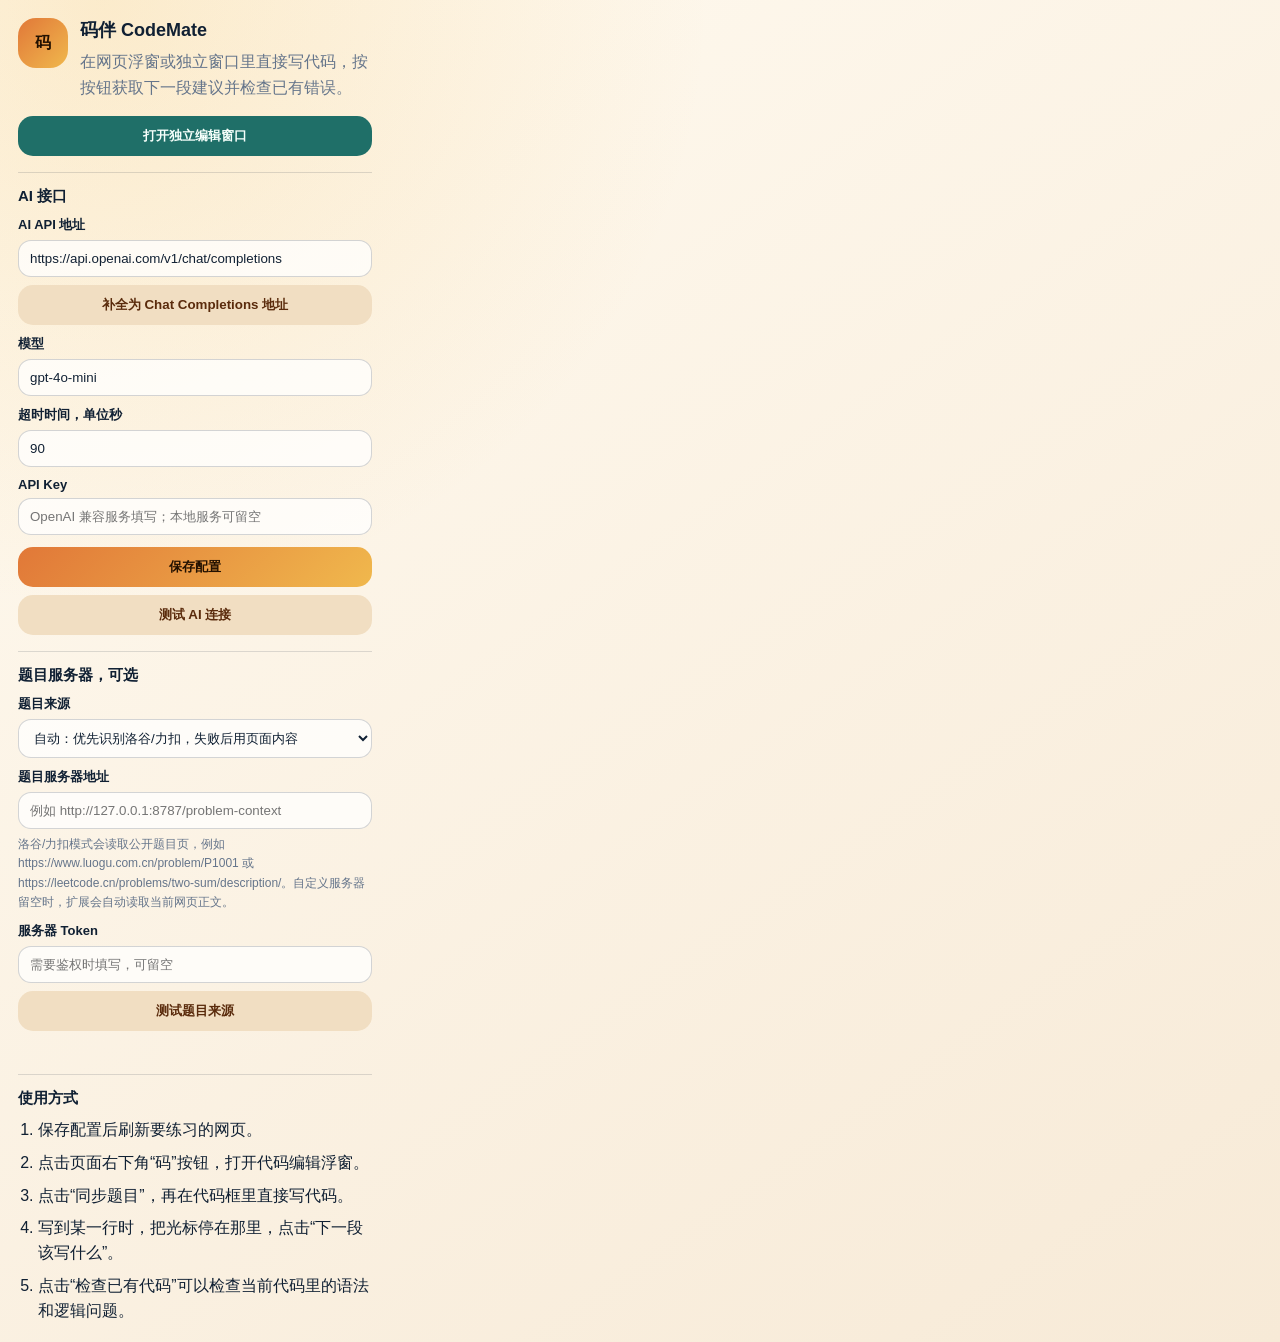
==== AI辅助/frontend/popup/popup.html @ 1dd6c207 "Add files via upload" ====
<!DOCTYPE html>
<html lang="zh-CN">
<head>
  <meta charset="UTF-8">
  <meta name="viewport" content="width=device-width, initial-scale=1.0">
  <title>码伴 CodeMate 配置</title>
  <link rel="stylesheet" href="popup.css">
</head>
<body>
  <main class="popup">
    <section class="top">
      <span class="badge">码</span>
      <div>
        <h1>码伴 CodeMate</h1>
        <p>在网页浮窗或独立窗口里直接写代码，按按钮获取下一段建议并检查已有错误。</p>
      </div>
    </section>

    <button id="external-editor-btn" class="launch-editor" type="button">打开独立编辑窗口</button>

    <section class="settings">
      <h2>AI 接口</h2>

      <label for="api-endpoint">AI API 地址</label>
      <input id="api-endpoint" type="text" value="https://api.openai.com/v1/chat/completions">
      <button id="complete-endpoint-btn" class="secondary" type="button">补全为 Chat Completions 地址</button>

      <label for="model">模型</label>
      <input id="model" type="text" value="gpt-4o-mini">

      <label for="timeout-seconds">超时时间，单位秒</label>
      <input id="timeout-seconds" type="number" min="30" max="300" value="90">

      <label for="api-key">API Key</label>
      <input id="api-key" type="password" placeholder="OpenAI 兼容服务填写；本地服务可留空">

      <button id="save-btn" type="button">保存配置</button>
      <button id="test-btn" class="secondary" type="button">测试 AI 连接</button>
    </section>

    <section class="settings">
      <h2>题目服务器，可选</h2>

      <label for="problem-source">题目来源</label>
      <select id="problem-source">
        <option value="auto">自动：优先识别洛谷/力扣，失败后用页面内容</option>
        <option value="luogu">只连接洛谷题目页</option>
        <option value="leetcode">只连接力扣题目页</option>
        <option value="page">只读取当前网页内容</option>
        <option value="custom">自定义题目服务器</option>
      </select>

      <label for="problem-server-endpoint">题目服务器地址</label>
      <input id="problem-server-endpoint" type="text" placeholder="例如 http://127.0.0.1:8787/problem-context">
      <p class="help">洛谷/力扣模式会读取公开题目页，例如 https://www.luogu.com.cn/problem/P1001 或 https://leetcode.cn/problems/two-sum/description/。自定义服务器留空时，扩展会自动读取当前网页正文。</p>

      <label for="problem-server-token">服务器 Token</label>
      <input id="problem-server-token" type="password" placeholder="需要鉴权时填写，可留空">

      <button id="test-problem-server-btn" class="secondary" type="button">测试题目来源</button>
      <p id="status" class="status"></p>
    </section>

    <section class="usage">
      <h2>使用方式</h2>
      <ol>
        <li>保存配置后刷新要练习的网页。</li>
        <li>点击页面右下角“码”按钮，打开代码编辑浮窗。</li>
        <li>点击“同步题目”，再在代码框里直接写代码。</li>
        <li>写到某一行时，把光标停在那里，点击“下一段该写什么”。</li>
        <li>点击“检查已有代码”可以检查当前代码里的语法和逻辑问题。</li>
      </ol>
    </section>
  </main>

  <script src="popup.js"></script>
</body>
</html>
---- AI辅助/frontend/popup/popup.css ----
* {
  box-sizing: border-box;
}

body {
  width: 390px;
  margin: 0;
  font-family: "Microsoft YaHei", "Segoe UI", sans-serif;
  color: #102033;
  background:
    radial-gradient(circle at 8% 0%, rgba(240, 184, 77, 0.22), transparent 34%),
    linear-gradient(145deg, #fffaf0, #f7ead7);
}

.popup {
  padding: 18px;
}

.top {
  display: flex;
  gap: 12px;
  align-items: flex-start;
}

.badge {
  display: grid;
  place-items: center;
  width: 50px;
  height: 50px;
  flex: 0 0 auto;
  border-radius: 18px;
  background: linear-gradient(135deg, #e17838, #f0b84d);
  color: #231100;
  font-family: "Cascadia Code", Consolas, monospace;
  font-weight: 950;
}

h1,
h2,
p {
  margin: 0;
}

h1 {
  font-size: 18px;
}

h2 {
  margin-bottom: 10px;
  font-size: 15px;
}

p {
  margin-top: 7px;
  color: #65758b;
  line-height: 1.6;
}

.settings,
.usage {
  margin-top: 16px;
  padding-top: 14px;
  border-top: 1px solid rgba(16, 32, 51, 0.14);
}

label {
  display: block;
  margin: 10px 0 6px;
  font-size: 13px;
  font-weight: 800;
}

input,
select {
  width: 100%;
  padding: 10px 11px;
  border: 1px solid rgba(16, 32, 51, 0.18);
  border-radius: 13px;
  outline: 0;
  background: rgba(255, 255, 255, 0.74);
  color: #102033;
}

button {
  width: 100%;
  margin-top: 12px;
  border: 0;
  border-radius: 15px;
  padding: 11px 12px;
  background: linear-gradient(135deg, #e17838, #f0b84d);
  color: #231100;
  cursor: pointer;
  font-weight: 900;
}

button.launch-editor {
  margin-top: 16px;
  background: #1f6f68;
  color: #f6fffb;
}

button:disabled {
  cursor: not-allowed;
  opacity: 0.65;
}

button.secondary {
  margin-top: 8px;
  background: #f1dec2;
  color: #5a2b0c;
}

.status {
  min-height: 20px;
  color: #17633d;
  font-size: 13px;
}

.help {
  margin-top: 6px;
  font-size: 12px;
}

ol {
  margin: 0;
  padding-left: 20px;
}

li {
  margin-top: 8px;
  line-height: 1.55;
}
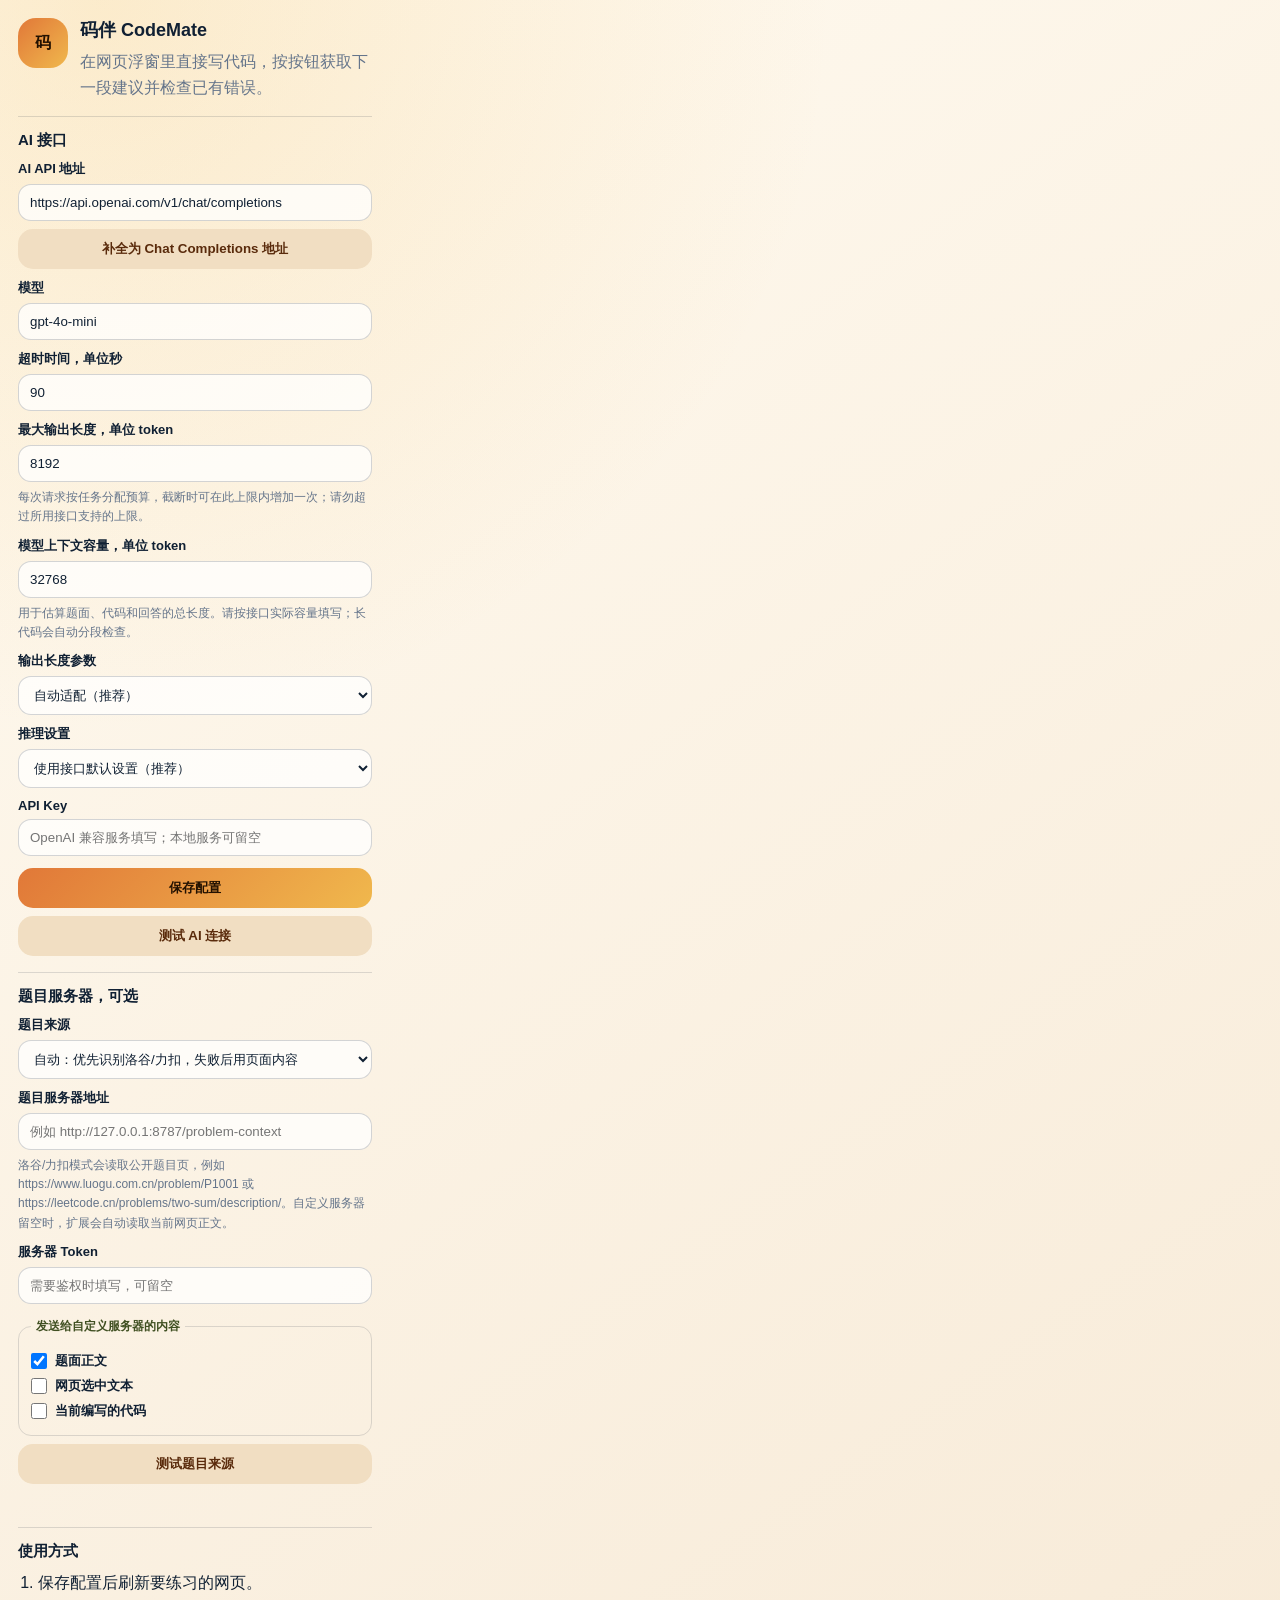
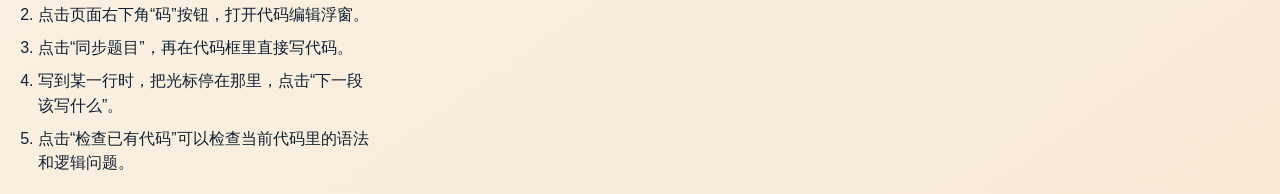
==== commit 052fd773: "Add files via upload" ====
--- a/AI辅助/frontend/popup/popup.html
+++ b/AI辅助/frontend/popup/popup.html
@@ -12,11 +12,9 @@
       <span class="badge">码</span>
       <div>
         <h1>码伴 CodeMate</h1>
-        <p>在网页浮窗或独立窗口里直接写代码，按按钮获取下一段建议并检查已有错误。</p>
+        <p>在网页浮窗里直接写代码，按按钮获取下一段建议并检查已有错误。</p>
       </div>
     </section>
-
-    <button id="external-editor-btn" class="launch-editor" type="button">打开独立编辑窗口</button>
 
     <section class="settings">
       <h2>AI 接口</h2>
@@ -30,6 +28,29 @@
 
       <label for="timeout-seconds">超时时间，单位秒</label>
       <input id="timeout-seconds" type="number" min="30" max="300" value="90">
+
+      <label for="max-output-tokens">最大输出长度，单位 token</label>
+      <input id="max-output-tokens" type="number" min="512" max="65536" value="8192">
+      <p class="help">每次请求按任务分配预算，截断时可在此上限内增加一次；请勿超过所用接口支持的上限。</p>
+
+      <label for="context-window-tokens">模型上下文容量，单位 token</label>
+      <input id="context-window-tokens" type="number" min="4096" max="2000000" value="32768">
+      <p class="help">用于估算题面、代码和回答的总长度。请按接口实际容量填写；长代码会自动分段检查。</p>
+
+      <label for="token-parameter">输出长度参数</label>
+      <select id="token-parameter">
+        <option value="auto">自动适配（推荐）</option>
+        <option value="max_tokens">兼容接口：max_tokens</option>
+        <option value="max_completion_tokens">max_completion_tokens</option>
+      </select>
+
+      <label for="reasoning-mode">推理设置</label>
+      <select id="reasoning-mode">
+        <option value="default">使用接口默认设置（推荐）</option>
+        <option value="low">较低推理强度（接口需支持）</option>
+        <option value="none">关闭推理（接口需支持）</option>
+        <option value="thinking-off">关闭思考（仅支持 enable_thinking 的接口）</option>
+      </select>
 
       <label for="api-key">API Key</label>
       <input id="api-key" type="password" placeholder="OpenAI 兼容服务填写；本地服务可留空">
@@ -57,6 +78,22 @@
       <label for="problem-server-token">服务器 Token</label>
       <input id="problem-server-token" type="password" placeholder="需要鉴权时填写，可留空">
 
+      <fieldset class="privacy-settings">
+        <legend>发送给自定义服务器的内容</legend>
+        <label class="check-row" for="problem-server-send-page-text">
+          <input id="problem-server-send-page-text" type="checkbox" checked>
+          <span>题面正文</span>
+        </label>
+        <label class="check-row" for="problem-server-send-selection">
+          <input id="problem-server-send-selection" type="checkbox">
+          <span>网页选中文本</span>
+        </label>
+        <label class="check-row" for="problem-server-send-code">
+          <input id="problem-server-send-code" type="checkbox">
+          <span>当前编写的代码</span>
+        </label>
+      </fieldset>
+
       <button id="test-problem-server-btn" class="secondary" type="button">测试题目来源</button>
       <p id="status" class="status"></p>
     </section>
--- a/AI辅助/frontend/popup/popup.css
+++ b/AI辅助/frontend/popup/popup.css
@@ -81,6 +81,34 @@
   color: #102033;
 }
 
+.privacy-settings {
+  margin: 14px 0 0;
+  padding: 10px 12px 8px;
+  border: 1px solid rgba(16, 32, 51, 0.14);
+  border-radius: 13px;
+}
+
+.privacy-settings legend {
+  padding: 0 5px;
+  color: #405022;
+  font-size: 12px;
+  font-weight: 800;
+}
+
+.check-row {
+  display: flex;
+  align-items: center;
+  gap: 8px;
+  margin: 7px 0;
+  font-weight: 600;
+}
+
+.check-row input {
+  width: 16px;
+  height: 16px;
+  margin: 0;
+}
+
 button {
   width: 100%;
   margin-top: 12px;
@@ -91,12 +119,6 @@
   color: #231100;
   cursor: pointer;
   font-weight: 900;
-}
-
-button.launch-editor {
-  margin-top: 16px;
-  background: #1f6f68;
-  color: #f6fffb;
 }
 
 button:disabled {
